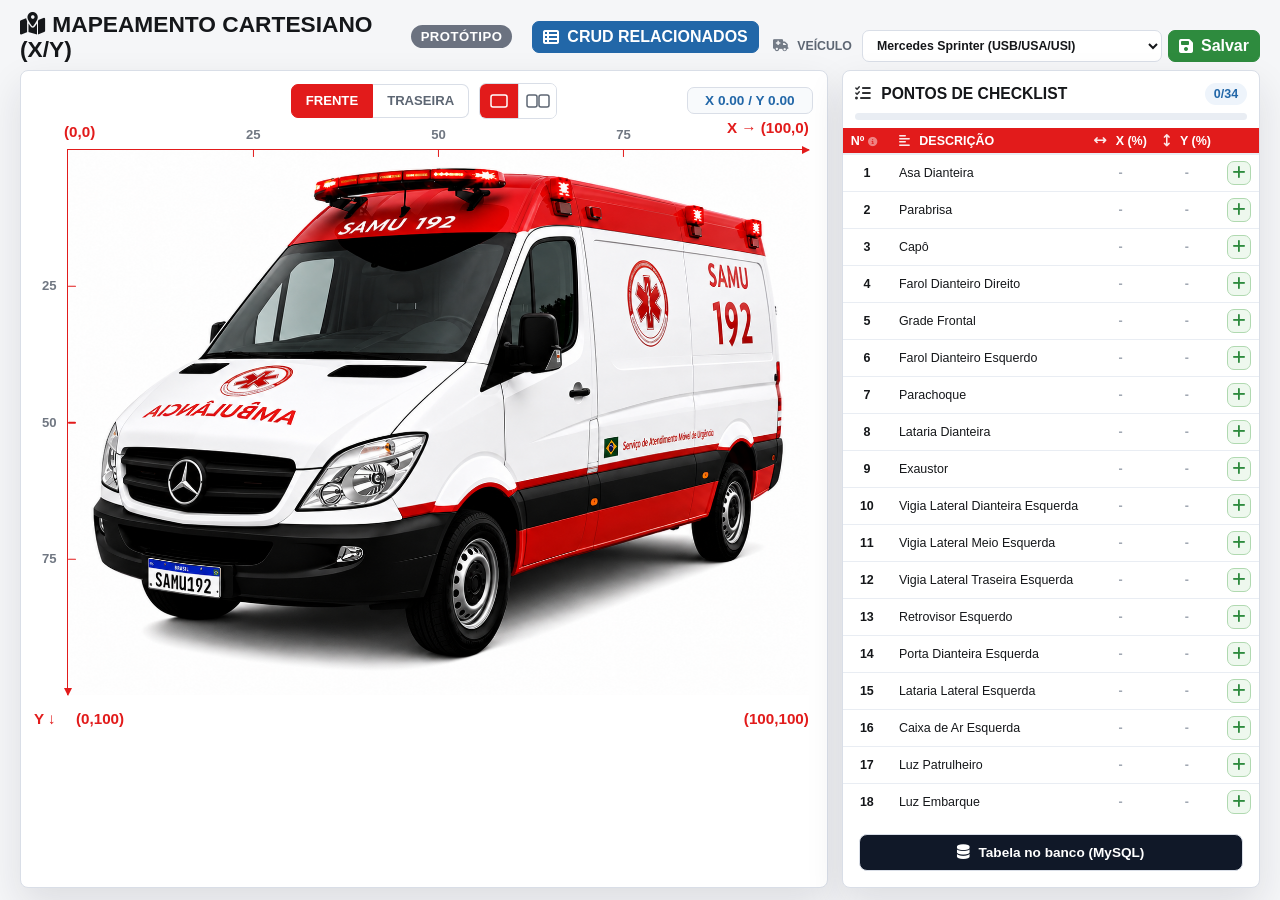
==== NUTRAN-CHECKLIST/index.html @ c5eaf39f "refactor: reorganizar repo como monorepo de prototipos, mover checklist para NUTRAN-CHECKLIST/" ====
<!doctype html>
<html lang="pt-BR">
    <head>
        <meta charset="utf-8" />
        <meta name="viewport" content="width=device-width, initial-scale=1" />
        <title>Prototipo - Mapeamento Cartesiano de Checklist</title>
        <link rel="icon" href="data:," />
        <link
            rel="stylesheet"
            href="https://cdnjs.cloudflare.com/ajax/libs/font-awesome/6.5.1/css/all.min.css"
        />
        <link rel="stylesheet" href="./assets/css/main.css" />
    </head>
    <body>
        <main class="app">
            <header class="topbar">
                <div class="title-block">
                    <h1><i class="fa-solid fa-map-location-dot"></i> Mapeamento Cartesiano (X/Y)</h1>
                    <span class="badge badge-prototype">PROTÓTIPO</span>
                    <button id="btnOpenCrud" class="btn-crud" type="button">
                        <i class="fa-solid fa-table-list"></i> CRUD relacionados
                    </button>
                </div>
                <div class="actions">
                    <label class="vehicle-field" for="typeSelect">
                        <span
                            ><i class="fa-solid fa-ambulance"></i>
                            Ve&iacute;culo</span
                        >
                        <select id="typeSelect"></select>
                    </label>
                    <button id="btnSave" class="btn-save" type="button">
                        <i class="fa-solid fa-floppy-disk"></i> Salvar
                    </button>
                </div>
            </header>

            <section class="layout">
                <section
                    class="canvas-card"
                    aria-label="Area de mapeamento cartesiano"
                >
                    <div class="canvas-heading">
                        <div class="view-controls">
                            <div id="imageTabs" class="image-tabs"></div>
                            <div class="view-mode">
                                <button
                                    id="modeSingle"
                                    class="mode-btn is-active"
                                    type="button"
                                    title="Uma imagem por vez"
                                >
                                    <svg
                                        width="18"
                                        height="14"
                                        viewBox="0 0 18 14"
                                        fill="none"
                                    >
                                        <rect
                                            x="1"
                                            y="1"
                                            width="16"
                                            height="12"
                                            rx="2"
                                            stroke="currentColor"
                                            stroke-width="1.5"
                                        />
                                    </svg>
                                </button>
                                <button
                                    id="modeDual"
                                    class="mode-btn"
                                    type="button"
                                    title="Lado a lado"
                                >
                                    <svg
                                        width="24"
                                        height="14"
                                        viewBox="0 0 24 14"
                                        fill="none"
                                    >
                                        <rect
                                            x="1"
                                            y="1"
                                            width="10"
                                            height="12"
                                            rx="2"
                                            stroke="currentColor"
                                            stroke-width="1.5"
                                        />
                                        <rect
                                            x="13"
                                            y="1"
                                            width="10"
                                            height="12"
                                            rx="2"
                                            stroke="currentColor"
                                            stroke-width="1.5"
                                        />
                                    </svg>
                                </button>
                            </div>
                        </div>
                        <output id="liveCoords" class="live-coords"
                            >X 0.00 / Y 0.00</output
                        >
                    </div>

                    <div
                        id="mapsContainer"
                        class="maps-container mode-single"
                    ></div>
                </section>

                <aside class="panel">
                    <div class="panel-header">
                        <h2>
                            <i class="fa-solid fa-list-check"></i> Pontos de
                            checklist
                        </h2>
                        <span id="count" class="badge"></span>
                    </div>

                    <div
                        id="progress"
                        class="progress"
                        role="progressbar"
                        aria-label="Progresso do checklist"
                        aria-valuemin="0"
                        aria-valuemax="100"
                    >
                        <div id="progressBar" class="progress-bar"></div>
                    </div>

                    <div class="table-wrap">
                        <table>
                            <thead>
                                <tr>
                                    <th>N&ordm; <i class="fa-solid fa-circle-info" title="Numera&ccedil;&atilde;o definida na aba Ordem do Cadastros (CRUD)" style="opacity:0.45;cursor:help;font-size:0.75em"></i></th>
                                    <th><i class="fa-solid fa-align-left"></i> Descri&ccedil;&atilde;o</th>
                                    <th><i class="fa-solid fa-arrows-left-right"></i> X (%)</th>
                                    <th><i class="fa-solid fa-arrows-up-down"></i> Y (%)</th>
                                    <th></th>
                                </tr>
                            </thead>
                            <tbody id="tableBody"></tbody>
                        </table>
                    </div>

                    <button id="btnOpenJson" class="json-trigger" type="button">
                        <i class="fa-solid fa-database"></i> Tabela no banco (MySQL)
                    </button>

                    <!-- Modal: simulacao de armazenamento em banco (MySQL) -->
                    <div id="jsonModal" class="modal-overlay" hidden>
                        <div class="modal-box modal-box-db">
                            <div class="modal-header">
                                <h3>
                                    <i class="fa-solid fa-database"></i>
                                    Simula&ccedil;&atilde;o de armazenamento (MySQL)
                                </h3>
                                <button id="btnCloseJson" class="modal-close" type="button" aria-label="Fechar" title="Fechar">
                                    <i class="fa-solid fa-xmark"></i>
                                </button>
                            </div>

                            <div class="db-view">
                                <div class="db-toolbar">
                                    <span class="db-table-name"
                                        >`samu`.`checklist_pontos_viatura`</span
                                    >
                                    <span class="db-chip">MySQL 8.0</span>
                                </div>
                                <details class="db-ddl">
                                    <summary>
                                        <i class="fa-solid fa-code"></i> CREATE TABLE
                                    </summary>
                                    <pre id="dbDdl"></pre>
                                </details>
                                <div class="db-grid-scroll">
                                    <table id="dbView" class="db-grid"></table>
                                </div>
                                <div id="dbStatusbar" class="db-statusbar"></div>
                            </div>

                            <pre id="jsonOutput" hidden></pre>
                        </div>
                    </div>

                    <!-- Modal: CRUD de itens, marcas/modelos e tipos -->
                    <div id="crudModal" class="modal-overlay" hidden>
                        <div class="modal-box modal-box-crud">
                            <div class="modal-header">
                                <h3>
                                    <i class="fa-solid fa-table-list"></i>
                                    Cadastros (CRUD)
                                </h3>
                                <button id="btnCloseCrud" class="modal-close" type="button" aria-label="Fechar" title="Fechar">
                                    <i class="fa-solid fa-xmark"></i>
                                </button>
                            </div>
                            <div id="crudTabs" class="crud-tabs" role="tablist">
                                <button class="crud-tab is-active" type="button" data-tab="marcas">
                                    <i class="fa-solid fa-car-side"></i> Marcas/Modelos
                                </button>
                                <button class="crud-tab" type="button" data-tab="imagens">
                                    <i class="fa-solid fa-image"></i> Imagens
                                </button>
                                <button class="crud-tab" type="button" data-tab="itens">
                                    <i class="fa-solid fa-list-check"></i> Itens
                                </button>
                                <button class="crud-tab" type="button" data-tab="ordem">
                                    <i class="fa-solid fa-arrow-down-1-9"></i> Ordem
                                </button>
                                <button id="btnCrudNew" class="crud-btn-new" type="button">
                                    <i class="fa-solid fa-plus"></i> Novo
                                </button>
                            </div>
                            <div id="crudBody" class="crud-body"></div>
                        </div>
                    </div>

                    <!-- Modal de formulário (Novo / Editar) -->
                    <div id="crudFormModal" class="modal-overlay modal-overlay-nested" hidden>
                        <div class="modal-box modal-box-crud modal-box-crud-form">
                            <div class="modal-header">
                                <h3 id="crudFormTitle"></h3>
                                <button id="btnCloseCrudForm" class="modal-close" type="button" aria-label="Fechar" title="Fechar">
                                    <i class="fa-solid fa-xmark"></i>
                                </button>
                            </div>
                            <div id="crudFormBody" class="crud-form-body"></div>
                        </div>
                    </div>

                    <!-- Modal de alerta (substitui window.alert) -->
                    <div id="crudAlertModal" class="modal-overlay modal-overlay-alert" hidden>
                        <div class="modal-box modal-box-crud modal-box-alert">
                            <div class="modal-header">
                                <h3 id="crudAlertTitle"><i class="fa-solid fa-triangle-exclamation"></i> Atenção</h3>
                                <button id="btnCloseAlert" class="modal-close" type="button" aria-label="Fechar" title="Fechar">
                                    <i class="fa-solid fa-xmark"></i>
                                </button>
                            </div>
                            <div class="crud-alert-body">
                                <p id="crudAlertMsg"></p>
                                <div class="crud-alert-actions">
                                    <button id="btnAlertOk" class="crud-btn-save" type="button">
                                        <i class="fa-solid fa-check"></i> OK
                                    </button>
                                </div>
                            </div>
                        </div>
                    </div>

                    <!-- Modal de confirmação (substitui window.confirm) -->
                    <div id="crudConfirmModal" class="modal-overlay modal-overlay-confirm" hidden>
                        <div class="modal-box modal-box-crud modal-box-confirm">
                            <div class="modal-header">
                                <h3><i class="fa-solid fa-circle-question"></i> Confirmar</h3>
                                <button id="btnCloseConfirm" class="modal-close" type="button" aria-label="Fechar" title="Fechar">
                                    <i class="fa-solid fa-xmark"></i>
                                </button>
                            </div>
                            <div class="crud-confirm-body">
                                <p id="crudConfirmMsg"></p>
                                <div class="crud-confirm-actions">
                                    <button id="btnConfirmCancel" class="crud-btn-cancel" type="button">
                                        <i class="fa-solid fa-xmark"></i> Cancelar
                                    </button>
                                    <button id="btnConfirmOk" class="crud-btn-danger" type="button">
                                        <i class="fa-solid fa-trash-can"></i> Excluir
                                    </button>
                                </div>
                            </div>
                        </div>
                    </div>

                    <!-- Modal de preview de imagem (expandir) -->
                    <div id="crudImgPreviewModal" class="modal-overlay modal-overlay-imgpreview" hidden>
                        <div class="modal-box-imgpreview">
                            <button id="btnCloseImgPreview" class="modal-imgpreview-close" type="button" aria-label="Fechar" title="Fechar">
                                <i class="fa-solid fa-xmark"></i>
                            </button>
                            <img id="crudImgPreviewImg" class="modal-imgpreview-img" src="" alt="Preview" />
                        </div>
                    </div>
                </aside>
            </section>
        </main>

        <script type="module" src="./assets/js/main.js"></script>
    </body>
</html>
---- NUTRAN-CHECKLIST/assets/css/main.css ----
@import "./base.css";
@import "./layout.css";
@import "./controls.css";
@import "./map.css";
@import "./table.css";
@import "./modal.css";
@import "./db.css";
@import "./crud.css";
@import "./picker-modal.css";
@import "./responsive.css";
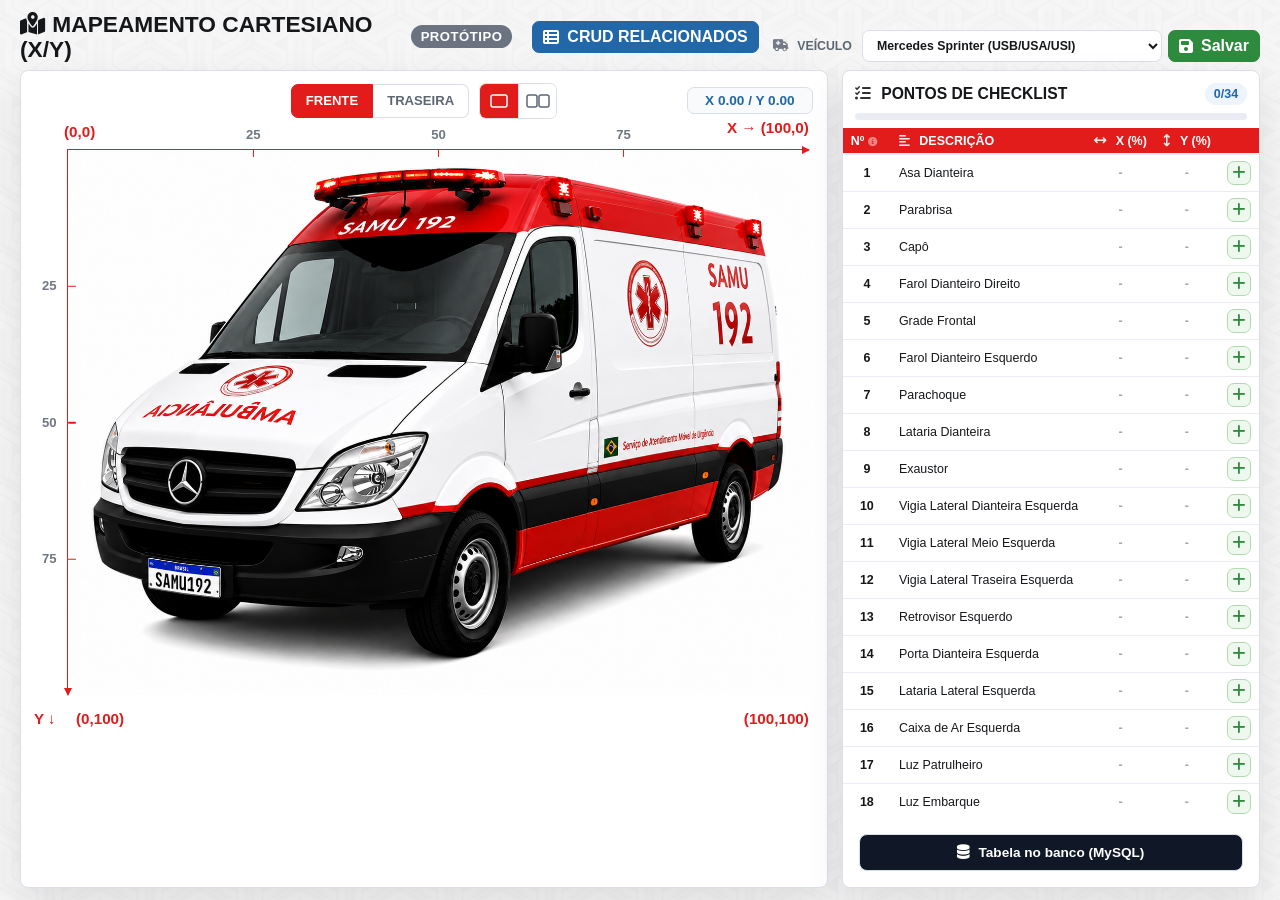
==== commit 5babb558: "NUTRAN: adicionar background global - link para background.css" ====
--- a/NUTRAN-CHECKLIST/index.html
+++ b/NUTRAN-CHECKLIST/index.html
@@ -10,6 +10,7 @@
             href="https://cdnjs.cloudflare.com/ajax/libs/font-awesome/6.5.1/css/all.min.css"
         />
         <link rel="stylesheet" href="./assets/css/main.css" />
+        <link rel="stylesheet" href="../assets/css/background.css" />
     </head>
     <body>
         <main class="app">
--- a/assets/css/background.css
+++ b/assets/css/background.css
@@ -0,0 +1,36 @@
+/* Imagem de fundo padrão do projeto INOVA (sau-doc-status) */
+body {
+  background-color: #c9dce7 !important;
+  background-image: url('../img/backgrounds/background-novo.png') !important;
+  background-size: auto !important;
+  background-repeat: repeat !important;
+  background-position: top left !important;
+  background-attachment: fixed !important;
+}
+
+html.dark-theme body {
+  background-color: #171717 !important;
+}
+
+/* Overlay com opacidades diferenciadas por tema (padrão sau-doc-status) */
+body::after {
+  content: '';
+  position: fixed;
+  top: 0;
+  left: 0;
+  width: 100%;
+  height: 100%;
+  background-color: rgba(var(--color-neutral-100-rgb, 245, 245, 245), 0.85);
+  pointer-events: none;
+  z-index: 0;
+}
+
+html.dark-theme body::after {
+  background-color: rgba(var(--color-neutral-950-rgb, 10, 10, 10), 0.85);
+}
+
+/* Garante que o conteúdo fique acima do overlay */
+body > *:not(script):not(style) {
+  position: relative;
+  z-index: 1;
+}
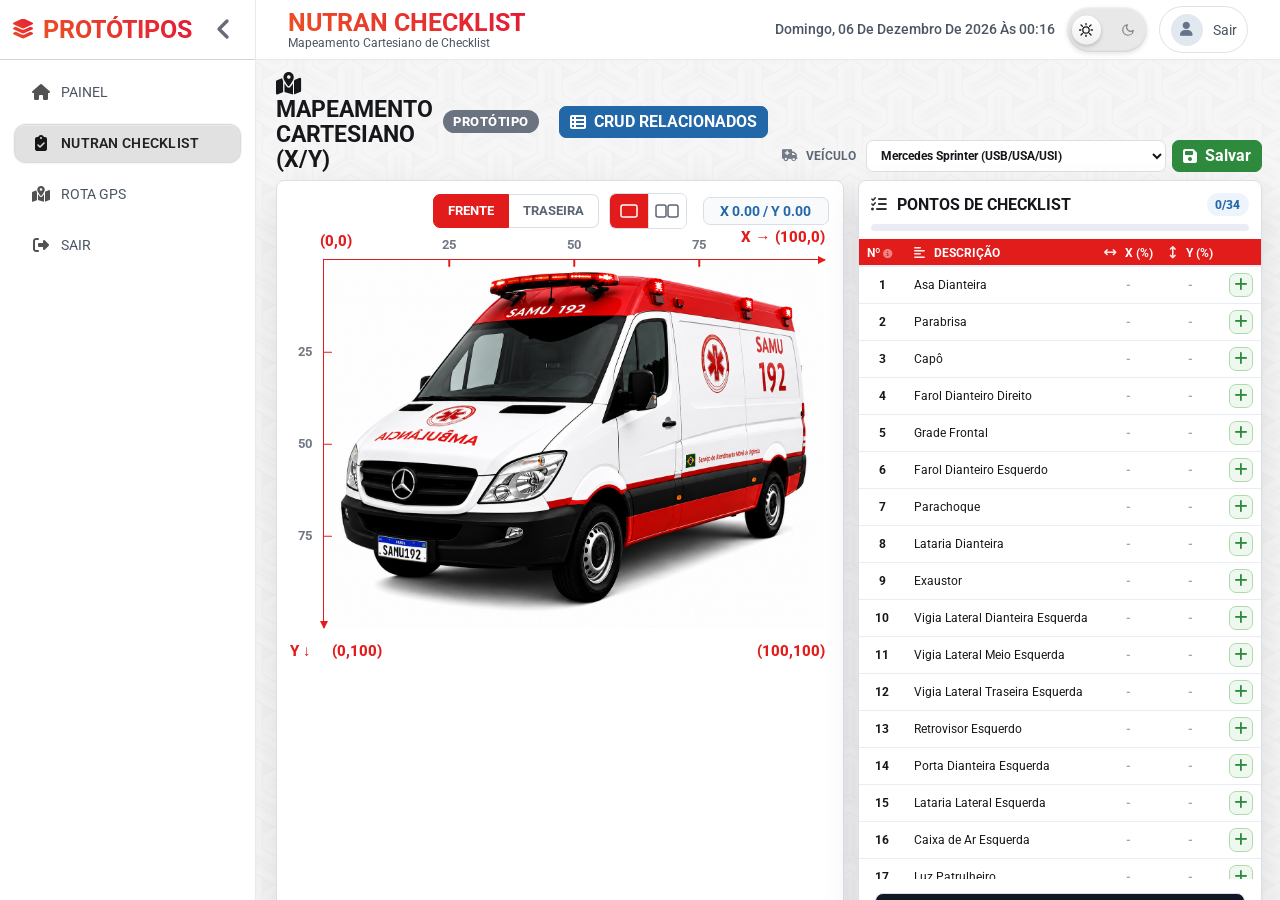
==== commit 7c473a80: "NUTRAN: integrar layout global e padronizar fonte Roboto - navbar e header como componentes" ====
--- a/NUTRAN-CHECKLIST/index.html
+++ b/NUTRAN-CHECKLIST/index.html
@@ -5,15 +5,114 @@
         <meta name="viewport" content="width=device-width, initial-scale=1" />
         <title>Prototipo - Mapeamento Cartesiano de Checklist</title>
         <link rel="icon" href="data:," />
+
+        <!-- Script de inicialização do tema - executa IMEDIATAMENTE para evitar flash -->
+        <script>
+          (function () {
+            try {
+              const saved = localStorage.getItem("theme");
+              const theme =
+                saved === "dark" || saved === "light"
+                  ? saved
+                  : window.matchMedia("(prefers-color-scheme: dark)").matches
+                    ? "dark"
+                    : "light";
+
+              const html = document.documentElement;
+
+              if (theme === "dark") {
+                html.setAttribute("data-theme", "dark");
+                html.classList.add("dark", "dark-theme");
+                html.style.cssText =
+                  "background-color: #0f0f0f !important; color: #f8fafc !important;";
+              } else {
+                html.setAttribute("data-theme", "light");
+                html.classList.remove("dark", "dark-theme");
+                html.style.cssText =
+                  "background-color: #e5e7eb !important; color: #1a1a1a !important;";
+              }
+
+              localStorage.setItem("theme", theme);
+            } catch (error) {
+              console.warn("Erro tema:", error);
+            }
+          })();
+        </script>
+
+        <!-- CSS crítico para tema -->
+        <style>
+          html,
+          body {
+            margin: 0;
+            padding: 0;
+            transition: background-color 0.3s ease, color 0.3s ease;
+            font-family: "Roboto", sans-serif;
+          }
+          html[data-theme="dark"] {
+            background-color: #0f0f0f !important;
+            color: #f8fafc !important;
+          }
+          html[data-theme="light"] {
+            background-color: #e5e7eb !important;
+            color: #1a1a1a !important;
+          }
+          html[data-theme="dark"] body {
+            background-color: #0f0f0f !important;
+          }
+          html[data-theme="light"] body {
+            background-color: #e5e7eb !important;
+          }
+        </style>
+
+        <!-- Tailwind CSS -->
+        <script src="https://cdn.tailwindcss.com?plugins=forms,typography,aspect-ratio"></script>
+        <script>
+          if (typeof tailwind !== "undefined") {
+            tailwind.config = {
+              darkMode: "class",
+              theme: { extend: {} },
+            };
+          }
+        </script>
+
+        <!-- Fontes -->
+        <link
+          href="https://fonts.googleapis.com/css2?family=Roboto:wght@300;400;500;700&display=swap"
+          rel="stylesheet"
+        />
+
+        <!-- Font Awesome -->
         <link
             rel="stylesheet"
             href="https://cdnjs.cloudflare.com/ajax/libs/font-awesome/6.5.1/css/all.min.css"
         />
+
+        <!-- CSS global (navbar, header, tema, background) -->
+        <link rel="stylesheet" href="../assets/css/header.css" />
+        <link rel="stylesheet" href="../assets/css/navbar.css" />
+        <link rel="stylesheet" href="../assets/css/TemaButton.css" />
+        <link rel="stylesheet" href="../assets/css/background.css" />
+
+        <!-- CSS do protótipo -->
         <link rel="stylesheet" href="./assets/css/main.css" />
-        <link rel="stylesheet" href="../assets/css/background.css" />
     </head>
     <body>
-        <main class="app">
+      <!-- ═══════════════ LAYOUT GLOBAL ═══════════════ -->
+      <div class="app-layout">
+        <!-- ─── SIDEBAR / NAVBAR (injetada via JS) ─── -->
+        <nav id="main-navbar" class="sidebar" role="navigation" aria-label="Navegação principal"></nav>
+
+        <!-- Overlay mobile -->
+        <div class="sidebar-overlay" id="sidebarOverlay"></div>
+
+        <!-- ─── COLUNA DE CONTEÚDO ─── -->
+        <div class="app-layout__content-column">
+          <!-- HEADER (injetado via JS) -->
+          <header id="main-header" class="main-header"></header>
+
+          <!-- CONTEÚDO PRINCIPAL DO PROTÓTIPO -->
+          <main class="app-layout__main" style="padding: 0;">
+            <div class="app">
             <header class="topbar">
                 <div class="title-block">
                     <h1><i class="fa-solid fa-map-location-dot"></i> Mapeamento Cartesiano (X/Y)</h1>
@@ -288,8 +387,25 @@
                     </div>
                 </aside>
             </section>
-        </main>
-
-        <script type="module" src="./assets/js/main.js"></script>
+            </div>
+          </main>
+        </div>
+      </div>
+
+      <!-- Scripts globais -->
+      <script src="../assets/js/auth.js"></script>
+      <script src="../assets/js/global-navbar.js" data-component="global-navbar"></script>
+      <script src="../assets/js/global-header.js"></script>
+      <script>
+        GlobalNavbar.init();
+        GlobalHeader.init({
+          title: 'NUTRAN CHECKLIST',
+          subtitle: 'Mapeamento Cartesiano de Checklist'
+        });
+      </script>
+      <script src="../assets/js/navbar.js"></script>
+
+      <!-- Script do protótipo -->
+      <script type="module" src="./assets/js/main.js"></script>
     </body>
 </html>
--- a/assets/css/header.css
+++ b/assets/css/header.css
@@ -0,0 +1,224 @@
+/* ========================================
+   HEADER - Protótipos INOVA SAMU 192
+   Adaptado de sau-doc-status
+   ======================================== */
+
+.main-header {
+  position: relative;
+  width: 100%;
+  height: 60px;
+  min-height: 60px;
+  background: #ffffff;
+  color: #1a1a1a;
+  font-family: 'Roboto', 'Segoe UI', sans-serif;
+  transition: all 0.2s ease;
+  z-index: 10500;
+  border-bottom: 1px solid #ede9e3;
+  box-shadow: 2px 0 8px rgba(0, 0, 0, 0.02);
+  flex-shrink: 0;
+}
+
+.header-content {
+  height: 100%;
+  padding: 0 2rem;
+  display: flex;
+  align-items: center;
+  gap: 1rem;
+}
+
+.header-info {
+  display: flex;
+  flex-direction: column;
+  flex: 1 1 auto;
+  min-width: 0;
+  align-items: flex-start;
+  justify-content: center;
+}
+
+.header-title {
+  font-size: 1.55rem;
+  font-weight: 700;
+  margin: 0;
+  line-height: 1.1;
+  background: linear-gradient(45deg, #eb5224 0%, #e31837 100%);
+  -webkit-background-clip: text;
+  -webkit-text-fill-color: transparent;
+  background-clip: text;
+  white-space: nowrap;
+  transition: font-size 0.3s ease, transform 0.3s ease;
+}
+
+.header-subtitle {
+  font-size: 0.75rem;
+  margin-top: 0;
+  color: #4b5563;
+  line-height: 1.1;
+  transition: font-size 0.3s ease, color 0.3s ease;
+}
+
+.header-actions {
+  display: flex;
+  align-items: center;
+  margin-left: auto;
+  gap: 0.75rem;
+}
+
+.header-datetime {
+  font-size: 0.9rem;
+  color: #4b5563;
+  font-weight: 500;
+  text-transform: capitalize;
+  white-space: nowrap;
+  transition: opacity 0.3s ease, color 0.3s ease;
+}
+
+/* Botão de perfil / Sair */
+.header-profile-button {
+  display: flex;
+  align-items: center;
+  gap: 0.625rem;
+  padding: 0.4rem 0.65rem;
+  background: rgba(255, 255, 255, 0.82);
+  border: 1px solid rgba(212, 212, 212, 0.65);
+  border-radius: 999px;
+  color: #4b5563;
+  cursor: pointer;
+  transition: background-color 0.2s ease, color 0.2s ease, border-color 0.2s ease, box-shadow 0.2s ease;
+  text-decoration: none;
+  font-size: 0.875rem;
+}
+
+.header-profile-button:hover {
+  background-color: rgba(212, 212, 212, 0.55);
+  border-color: rgba(163, 163, 163, 0.75);
+  color: #1a1a1a;
+}
+
+.header-profile-avatar {
+  width: 2rem;
+  height: 2rem;
+  border-radius: 999px;
+  background-color: #e2e8f0;
+  display: inline-flex;
+  align-items: center;
+  justify-content: center;
+  flex-shrink: 0;
+  transition: background-color 0.2s ease;
+  color: #64748b;
+  font-size: 0.9rem;
+}
+
+.header-profile-button:hover .header-profile-avatar {
+  background-color: #cbd5e1;
+}
+
+/* Botão hamburger mobile */
+.mobile-menu-toggle {
+  display: none;
+  background: none;
+  border: none;
+  padding: 0.5rem;
+  cursor: pointer;
+  color: #4b5563;
+  transition: all 0.2s ease;
+  border-radius: 4px;
+  font-size: 1.25rem;
+}
+
+.mobile-menu-toggle:hover {
+  color: #eb5224;
+  background-color: rgba(235, 82, 36, 0.1);
+}
+
+/* ========================================
+   TEMA ESCURO
+   ======================================== */
+
+html.dark-theme .main-header,
+html.dark .main-header {
+  background: #0a0a0a;
+  color: rgba(255, 255, 255, 0.92);
+  border-bottom: 1px solid rgba(38, 38, 38, 0.6);
+  box-shadow: 2px 0 8px rgba(0, 0, 0, 0.1);
+}
+
+html.dark-theme .header-subtitle,
+html.dark-theme .header-datetime,
+html.dark .header-subtitle,
+html.dark .header-datetime {
+  color: rgba(229, 229, 229, 0.85);
+}
+
+html.dark-theme .header-profile-button,
+html.dark .header-profile-button {
+  background: rgba(23, 23, 23, 0.72);
+  border-color: rgba(64, 64, 64, 0.54);
+  color: rgba(229, 229, 229, 0.92);
+}
+
+html.dark-theme .header-profile-button:hover,
+html.dark .header-profile-button:hover {
+  background: rgba(82, 82, 82, 0.5);
+  border-color: rgba(82, 82, 82, 0.7);
+  color: rgba(250, 250, 250, 0.95);
+}
+
+html.dark-theme .header-profile-avatar,
+html.dark .header-profile-avatar {
+  background-color: rgba(64, 64, 64, 0.7) !important;
+  color: rgba(229, 229, 229, 0.85) !important;
+}
+
+html.dark-theme .header-profile-button:hover .header-profile-avatar,
+html.dark .header-profile-button:hover .header-profile-avatar {
+  background-color: rgba(82, 82, 82, 0.8) !important;
+}
+
+html.dark-theme .mobile-menu-toggle,
+html.dark .mobile-menu-toggle {
+  color: rgba(229, 229, 229, 0.85);
+}
+
+/* ========================================
+   RESPONSIVIDADE
+   ======================================== */
+
+@media (max-width: 1279px) {
+  .header-subtitle {
+    display: none;
+  }
+}
+
+@media (max-width: 840px) {
+  .header-datetime {
+    display: none;
+  }
+}
+
+@media (max-width: 768px) {
+  .header-content {
+    padding: 0 1rem;
+  }
+
+  .header-title {
+    font-size: 1.4rem;
+  }
+
+  .mobile-menu-toggle {
+    display: flex;
+    align-items: center;
+    justify-content: center;
+  }
+}
+
+@media (max-width: 576px) {
+  .header-title {
+    font-size: 1.2rem;
+    overflow: hidden;
+    text-overflow: ellipsis;
+  }
+
+  .header-profile-button span {
+    display: none;
+  }
+}
--- a/assets/css/navbar.css
+++ b/assets/css/navbar.css
@@ -0,0 +1,1644 @@
+/* ==============================================
+   NAVBAR STYLES - SAU DOC STATUS SAMU 192
+   Adaptado de Web Component para DOM normal
+   ============================================== */
+
+/* Design System Tokens (extraído do theme.css do sau-doc-status) */
+:root {
+  /* Neutral colors */
+  --color-neutral-50: #fafafa;
+  --color-neutral-50-rgb: 250, 250, 250;
+  --color-neutral-100: #f5f5f5;
+  --color-neutral-100-rgb: 245, 245, 245;
+  --color-neutral-200: #e5e5e5;
+  --color-neutral-200-rgb: 229, 229, 229;
+  --color-neutral-300: #d4d4d4;
+  --color-neutral-300-rgb: 212, 212, 212;
+  --color-neutral-400: #a3a3a3;
+  --color-neutral-400-rgb: 163, 163, 163;
+  --color-neutral-500: #737373;
+  --color-neutral-500-rgb: 115, 115, 115;
+  --color-neutral-600: #525252;
+  --color-neutral-600-rgb: 82, 82, 82;
+  --color-neutral-700: #404040;
+  --color-neutral-700-rgb: 64, 64, 64;
+  --color-neutral-800: #262626;
+  --color-neutral-800-rgb: 38, 38, 38;
+  --color-neutral-900: #171717;
+  --color-neutral-900-rgb: 23, 23, 23;
+  --color-neutral-950: #0a0a0a;
+  --color-neutral-950-rgb: 10, 10, 10;
+
+  /* Semantic colors */
+  --color-text: var(--color-neutral-900);
+  --color-text-secondary: var(--color-neutral-600);
+  --color-border: var(--color-neutral-300);
+
+  /* Spacing */
+  --spacing-0-5: 0.125rem;
+  --spacing-1: 0.25rem;
+  --spacing-2: 0.5rem;
+
+  /* Border radius */
+  --border-radius-sm: 0.25rem;
+  --border-radius: 0.375rem;
+  --border-radius-md: 0.5rem;
+  --border-radius-lg: 0.75rem;
+  --border-radius-xl: 1rem;
+
+  /* Transitions */
+  --transition-timing: cubic-bezier(0.4, 0, 0.2, 1);
+}
+
+/* Dark theme overrides */
+[data-theme='dark'],
+.dark,
+html.dark-theme {
+  --color-text: var(--color-neutral-100);
+  --color-text-secondary: rgba(var(--color-neutral-300-rgb), 0.85);
+  --color-border: rgba(var(--color-neutral-700-rgb), 0.7);
+}
+
+/* Loading Overlay */
+.loading-overlay {
+  position: fixed;
+  top: 0;
+  left: 0;
+  right: 0;
+  bottom: 0;
+  background-color: rgba(0, 0, 0, 0.95);
+  display: flex;
+  justify-content: center;
+  align-items: center;
+  z-index: 9999;
+  opacity: 1;
+  visibility: visible;
+  transition:
+    opacity 0.2s ease,
+    visibility 0.2s ease;
+}
+
+.loading-overlay--hidden {
+  opacity: 0;
+  visibility: hidden;
+  pointer-events: none;
+}
+
+/* Loading SAMU */
+.loading-samu {
+  display: flex;
+  flex-direction: column;
+  align-items: center;
+  justify-content: center;
+  gap: 1rem;
+  text-align: center;
+}
+
+/* Heartbeat Loader - Animacao original */
+.heartbeat-loader {
+  width: 250px;
+  height: 60px;
+  position: relative;
+  margin: 1rem 0;
+  overflow: hidden;
+  /* Otimização de performance */
+  transform: translateZ(0);
+  will-change: transform;
+  backface-visibility: hidden;
+}
+
+.heartbeat {
+  width: 100%;
+  height: 100%;
+  display: block;
+  /* Otimização para animação suave */
+  transform: translateZ(0);
+  will-change: transform;
+}
+
+.heartbeat-line {
+  fill: none;
+  stroke: #eb5224;
+  stroke-width: 2.5;
+  stroke-linecap: round;
+  stroke-linejoin: round;
+  stroke-dasharray: 300;
+  stroke-dashoffset: 300;
+  animation: dash 1.5s linear infinite;
+  filter: drop-shadow(0 0 4px rgba(235, 82, 36, 0.5));
+  /* Otimização de performance - aceleração de hardware */
+  will-change: stroke-dashoffset;
+  transform: translateZ(0);
+  backface-visibility: hidden;
+}
+
+.heartbeat-line:nth-child(2) {
+  animation-delay: -0.75s;
+}
+
+@keyframes dash {
+  0% {
+    stroke-dashoffset: 300;
+    transform: translateZ(0);
+  }
+  50% {
+    stroke-dashoffset: 0;
+    transform: translateZ(0);
+  }
+  100% {
+    stroke-dashoffset: -300;
+    transform: translateZ(0);
+  }
+}
+
+.loading-text {
+  color: #ffffff;
+  font-size: 1rem;
+  font-weight: bold;
+  letter-spacing: 3px;
+  margin-top: 0.5rem;
+  animation: loading-text-pulse 1.2s ease-in-out infinite;
+}
+
+@keyframes loading-text-pulse {
+  0%,
+  100% {
+    opacity: 0.4;
+    transform: scale(0.98);
+  }
+  50% {
+    opacity: 1;
+    transform: scale(1);
+  }
+}
+
+/* Container principal da Sidebar */
+/* Container principal da Sidebar */
+.sidebar {
+  /* Layout Flexbox Moderno */
+  position: relative; /* Mudança crítica: deixa de ser fixed no desktop */
+  height: 100vh;
+  width: var(--sidebar-current-width, var(--sidebar-width, 16rem));
+  min-width: var(--sidebar-min-width, 15.625rem);
+  max-width: min(80vw, var(--sidebar-max-width, 28rem));
+  flex-shrink: 0; /* Impede que a sidebar seja esmagada */
+  background: #ffffff;
+  color: var(--color-neutral-900);
+  font-family: 'Roboto', 'Segoe UI', sans-serif;
+  transition:
+    width 0.2s ease,
+    background-color 0.2s ease,
+    color 0.2s ease,
+    border-color 0.2s ease,
+    box-shadow 0.2s ease;
+  z-index: 1000;
+  border-right: 1px solid #ede9e3;
+  box-shadow: 2px 0 8px rgba(0, 0, 0, 0.02);
+  display: flex;
+  flex-direction: column;
+  overflow-x: hidden;
+
+  --navbar-scrollbar-track: rgba(var(--color-neutral-100-rgb, 245, 245, 245), 0.75);
+  --navbar-scrollbar-thumb: rgba(var(--color-neutral-300-rgb, 212, 212, 212), 0.7);
+  --navbar-scrollbar-thumb-hover: rgba(var(--color-neutral-400-rgb, 163, 163, 163), 0.8);
+  /* Tokens de espaçamento centralizados para a navbar
+     - Garantem consistência visual entre estados (expandido/recolhido/mobile)
+     - Usam fallbacks para compatibilidade com navegadores antigos
+     - Valores em calc() permitem ajustes responsivos mantendo proporções */
+  --navbar-section-padding-y: var(--spacing-4, 0.8rem);
+  --navbar-section-padding-x: var(--spacing-4, 0.8rem);
+  --navbar-links-padding-top: var(--spacing-4, 0.8rem);
+  --navbar-links-padding-bottom: var(--spacing-6, 1.5rem);
+  --navbar-links-padding-x: var(--spacing-3-5, 0.875rem);
+  --navbar-links-gap: var(--spacing-3, 0.75rem);
+  --navbar-link-padding-y: var(--spacing-3, 0.75rem);
+  --navbar-link-padding-x: var(--spacing-5, 1.25rem); /* Aumentado para melhor respiro lateral */
+  --navbar-link-gap: var(--spacing-3, 0.75rem);
+  --navbar-collapsed-padding: var(--spacing-3, 0.75rem);
+  --navbar-collapsed-avatar-padding: var(--spacing-1-5, 0.375rem);
+  --navbar-mobile-horizontal-padding: var(--spacing-6, 1.5rem);
+  --navbar-profile-option-padding-x: var(--navbar-link-padding-x, 0.875rem);
+  --navbar-profile-option-mobile-padding-x: var(--spacing-5, 1.25rem);
+}
+
+/* ==============================================
+   ISOLAMENTO — protege sidebar e header de resets
+   globais feitos por CSS de protótipos (ex: body font-family,
+   button resets, etc.)
+   ============================================== */
+.sidebar button,
+.sidebar a {
+  font-family: inherit;
+}
+
+.sidebar .nav-toggle {
+  min-height: unset;
+  border: none;
+  border-radius: 0;
+  background: none;
+  padding: 1rem;
+}
+
+.sidebar .nav-toggle:hover,
+.sidebar .nav-toggle:focus-visible {
+  background: none;
+  border-color: transparent;
+}
+
+.main-header button,
+.main-header a {
+  font-family: inherit;
+  min-height: unset;
+}
+
+/* Estado retraído */
+.sidebar--retracted,
+html.sidebar-collapsed .sidebar {
+  width: 70px !important;
+  min-width: 70px !important;
+  max-width: 70px !important;
+  overflow-x: hidden !important; /* Importante para clipar conteúdo no modo retraído */
+}
+
+.sidebar--retracted .sidebar__title-section,
+html.sidebar-collapsed .sidebar .sidebar__title-section {
+  padding: 2.5rem;
+}
+
+.sidebar--retracted .sidebar__logo,
+html.sidebar-collapsed .sidebar .sidebar__logo,
+.sidebar--retracted .sidebar__logo-text,
+html.sidebar-collapsed .sidebar .sidebar__logo-text {
+  display: none;
+}
+
+.sidebar--retracted .nav-link__text,
+.sidebar--retracted .profile-button__user-name,
+.sidebar--retracted .profile-button__dropdown-arrow,
+html.sidebar-collapsed .sidebar .nav-link__text,
+html.sidebar-collapsed .sidebar .profile-button__user-name,
+html.sidebar-collapsed .sidebar .profile-button__dropdown-arrow {
+  display: none;
+}
+
+/* Estilos do dropdown flutuante agora estão em .profile-dropdown--floating abaixo */
+
+/* Ajustes para navbar recolhida - mantém espaçamento consistente */
+.sidebar--retracted .nav-link,
+html.sidebar-collapsed .sidebar .nav-link {
+  justify-content: center;
+  padding: var(--navbar-collapsed-padding, 0.75rem);
+}
+
+/* Garantir tamanho constante dos ícones quando navbar recolhida */
+.sidebar--retracted .nav-link__icon,
+html.sidebar-collapsed .sidebar .nav-link__icon {
+  width: 20px !important;
+  height: 20px !important;
+  min-width: 20px !important;
+  min-height: 20px !important;
+  max-width: 20px !important;
+  max-height: 20px !important;
+}
+
+.sidebar--retracted .profile-option__icon,
+html.sidebar-collapsed .sidebar .profile-option__icon {
+  width: 20px !important;
+  height: 20px !important;
+  min-width: 20px !important;
+  min-height: 20px !important;
+  max-width: 20px !important;
+  max-height: 20px !important;
+}
+
+.sidebar--retracted .profile-button,
+html.sidebar-collapsed .sidebar .profile-button {
+  justify-content: center;
+  padding: var(--navbar-collapsed-avatar-padding, 0.375rem);
+  border-radius: 9999px;
+  gap: 0;
+  min-width: 44px;
+  min-height: 44px;
+}
+
+/* Seção de perfil na navbar recolhida - padding reduzido verticalmente */
+.sidebar--retracted .profile-section,
+html.sidebar-collapsed .sidebar .profile-section {
+  display: flex;
+  justify-content: center;
+  align-items: center;
+  padding: var(--navbar-collapsed-avatar-padding, 0.375rem);
+}
+
+.sidebar--retracted .nav-toggle img,
+html.sidebar-collapsed .sidebar .nav-toggle img {
+  transform: rotate(180deg);
+}
+
+/* Header */
+.sidebar__header {
+  flex-shrink: 0;
+  padding: 0;
+  display: flex;
+  align-items: center;
+  justify-content: center;
+  height: 60px;
+  min-height: 60px;
+  border-bottom: 1px solid var(--color-border);
+}
+
+.sidebar__title-section {
+  display: flex;
+  align-items: center;
+  justify-content: center;
+  width: 100%;
+  padding: 0.1rem 2.5rem 0.1rem 0.1rem;
+  transition: all 0.2s ease;
+  position: relative;
+}
+
+.sidebar__logo {
+  width: auto;
+  height: 77px;
+  object-fit: contain;
+  max-width: 100%;
+  transition: all 0.2s ease;
+  margin: auto;
+}
+
+/* Logo de texto SAU DOC - estilo Dashboard */
+.sidebar__logo-text {
+  display: flex;
+  align-items: center;
+  text-decoration: none;
+  color: inherit;
+  padding: 0.5rem;
+  border-radius: 0.5rem;
+}
+
+.sidebar__logo-label {
+  font-size: 1.55rem;
+  font-weight: 700;
+  line-height: 1.1;
+  background: linear-gradient(45deg, #eb5224 0%, #e31837 100%);
+  -webkit-background-clip: text;
+  -webkit-text-fill-color: transparent;
+  background-clip: text;
+}
+
+/* Ícone do logo */
+.sidebar__logo-icon {
+  font-size: 1.25rem;
+  margin-right: 0.5rem;
+  margin-left: -0.75rem;
+  background: linear-gradient(45deg, #eb5224 0%, #e31837 100%);
+  -webkit-background-clip: text;
+  -webkit-text-fill-color: transparent;
+  background-clip: text;
+}
+
+/* Profile Section */
+.profile-section {
+  flex-shrink: 0;
+  width: 100%;
+  padding: 0;
+  box-sizing: border-box;
+  border-bottom: none;
+  overflow: visible !important;
+}
+
+.nav-links-container > .profile-section {
+  margin: 0;
+}
+
+.profile-button {
+  width: 100%; /* Ocupa largura disponível, sem criar dependência circular */
+  display: flex;
+  align-items: center;
+  /* Espaçamento entre itens e padding vertical/horizontal com ajuste fino */
+  gap: var(--navbar-link-gap, 0.75rem);
+  padding: calc(var(--navbar-link-padding-y, 0.75rem) - var(--spacing-0-5, 0.125rem))
+    var(--navbar-link-padding-x, 1rem);
+  background: none;
+  border: none;
+  cursor: pointer;
+  color: #4b5563;
+  border-radius: var(--border-radius-lg);
+  position: relative;
+  overflow: visible !important;
+  transform: translateX(0);
+  transition:
+    background-color 0.2s ease,
+    color 0.2s ease,
+    transform 0.2s ease,
+    box-shadow 0.25s ease,
+    border-color 0.25s ease;
+  box-shadow: 0 0 0 rgba(0, 0, 0, 0);
+  border: 1px solid transparent;
+}
+
+.profile-button:hover {
+  background-color: rgba(212, 212, 212, 0.7);
+  color: rgba(var(--color-neutral-900-rgb), 0.92);
+  transform: translateX(4px);
+  border-color: rgba(212, 212, 212, 0.55);
+  box-shadow:
+    inset 0 1px 0 rgba(255, 255, 255, 0.35),
+    0 0 3px rgba(15, 23, 42, 0.16);
+}
+
+.sidebar--retracted .profile-button:hover,
+html.sidebar-collapsed .sidebar .profile-button:hover {
+  transform: none;
+}
+
+.default-avatar {
+  width: 2rem;
+  height: 2rem;
+  aspect-ratio: 1 / 1;
+  background-color: #e2e8f0;
+  border-radius: 9999px;
+  display: flex;
+  align-items: center;
+  justify-content: center;
+  color: #64748b;
+  transition: all 0.2s ease;
+  flex-shrink: 0;
+}
+
+.profile-button:hover .default-avatar {
+  background-color: #cbd5e1;
+  color: #475569;
+}
+
+.profile-button__user-name {
+  flex: 1;
+  text-align: left;
+  font-size: 0.875rem;
+  white-space: nowrap;
+  overflow: hidden;
+  text-overflow: ellipsis;
+}
+
+.profile-button:hover .profile-button__user-name {
+  font-weight: 600;
+  letter-spacing: 0.02em;
+}
+
+.profile-button__dropdown-arrow {
+  transition: transform 0.2s ease;
+  flex-shrink: 0;
+  width: 16px;
+  height: 16px;
+  filter: invert(42%) sepia(12%) saturate(395%) hue-rotate(182deg) brightness(95%) contrast(89%);
+}
+
+.profile-button:hover .profile-button__dropdown-arrow {
+  filter: invert(22%) sepia(11%) saturate(367%) hue-rotate(182deg) brightness(90%) contrast(93%);
+}
+
+/* Profile Dropdown - Modo Vertical (padrão quando navbar expandida) */
+.profile-dropdown {
+  position: relative;
+  width: 100%;
+  background-color: inherit;
+  border-radius: 0;
+  box-shadow: none;
+  z-index: 1000;
+  overflow: hidden;
+  max-height: 0;
+  opacity: 1;
+  display: flex;
+  flex-direction: column;
+  gap: 0.5rem;
+  padding: 0.5rem 1.25rem 0.75rem;
+  transition: max-height 0.28s cubic-bezier(0.4, 0, 0.2, 1);
+}
+
+.profile-dropdown--hidden {
+  display: none !important;
+}
+
+/* Quando aberto no modo vertical (navbar expandida) */
+.profile-dropdown--open:not(.profile-dropdown--floating) {
+  max-height: 320px;
+}
+
+/* Fallback: garantir abertura quando o build ainda não aplicou --open */
+.profile-dropdown:not(.profile-dropdown--hidden):not(.profile-dropdown--floating) {
+  max-height: 320px;
+}
+
+/* Quando no modo flutuante (navbar recolhida) */
+.profile-dropdown--floating {
+  /* Sobrescrever comportamento vertical */
+  max-height: none !important;
+  overflow: visible;
+
+  /* Aplicar estilos de card flutuante */
+  position: fixed;
+  left: 70px;
+  background: rgba(255, 255, 255, 0.95);
+  border-radius: 12px;
+  box-shadow:
+    0 24px 54px rgba(15, 23, 42, 0.18),
+    0 10px 24px rgba(15, 23, 42, 0.1);
+  width: 220px;
+  padding: 0.75rem;
+  border: 1px solid rgba(148, 163, 184, 0.16);
+  backdrop-filter: blur(18px);
+  -webkit-backdrop-filter: blur(18px);
+
+  /* Animação de entrada */
+  transform: translateY(-8px) scale(0.97);
+  opacity: 0;
+  pointer-events: none;
+  transition:
+    opacity 0.18s var(--transition-timing),
+    transform 0.18s var(--transition-timing);
+}
+
+/* Quando aberto E flutuante */
+.profile-dropdown--open.profile-dropdown--floating {
+  opacity: 1;
+  pointer-events: auto;
+  transform: translateY(0) scale(1);
+}
+
+/* Seta indicadora para modo flutuante */
+.profile-dropdown--floating::before {
+  content: '';
+  position: absolute;
+  left: -8px;
+  top: 36px;
+  width: 0;
+  height: 0;
+  border-top: 8px solid transparent;
+  border-bottom: 8px solid transparent;
+  border-right: 8px solid rgba(255, 255, 255, 0.95);
+  filter: drop-shadow(0 8px 18px rgba(15, 23, 42, 0.18));
+}
+
+/* Opções do menu de perfil - usa tokens de espaçamento consistentes
+   com ajuste fino para melhor alinhamento visual */
+.profile-option {
+  display: flex;
+  align-items: center;
+  gap: var(--navbar-link-gap, 0.75rem);
+  padding: calc(var(--navbar-link-padding-y, 0.75rem) - var(--spacing-0-5, 0.125rem))
+    var(--navbar-profile-option-padding-x, 0.875rem);
+  width: 100%;
+  color: #4b5563;
+  text-decoration: none;
+  transition:
+    background-color 0.2s ease,
+    color 0.2s ease,
+    transform 0.2s ease,
+    box-shadow 0.25s ease,
+    border-color 0.25s ease;
+  margin: 0;
+  border-radius: var(--border-radius-lg);
+  transform: translateX(0);
+  border: 1px solid transparent;
+  box-shadow: 0 0 0 rgba(0, 0, 0, 0);
+}
+
+.profile-option:hover {
+  background-color: rgba(212, 212, 212, 0.7);
+  color: rgba(var(--color-neutral-900-rgb), 0.9);
+  transform: translateX(4px);
+  border-color: rgba(212, 212, 212, 0.55);
+  box-shadow:
+    inset 0 1px 0 rgba(255, 255, 255, 0.35),
+    0 0 3px rgba(15, 23, 42, 0.15);
+}
+
+.profile-option__icon {
+  width: 20px !important;
+  height: 20px !important;
+  min-width: 20px !important;
+  min-height: 20px !important;
+  max-width: 20px !important;
+  max-height: 20px !important;
+  opacity: 0.7;
+  flex-shrink: 0;
+  display: block;
+  object-fit: contain;
+  filter: invert(42%) sepia(12%) saturate(395%) hue-rotate(182deg) brightness(95%) contrast(89%);
+}
+
+.profile-option:hover .profile-option__icon {
+  filter: invert(16%) sepia(6%) saturate(352%) hue-rotate(184deg) brightness(90%) contrast(95%);
+  opacity: 1;
+}
+
+.profile-option__text {
+  flex: 1;
+  text-align: left;
+  font-size: 0.875rem;
+  white-space: nowrap;
+  overflow: hidden;
+  text-overflow: ellipsis;
+}
+
+/* Estilo específico para logout dentro do dropdown de perfil */
+.profile-option--logout {
+  color: inherit;
+}
+
+.profile-option--logout .profile-option__icon {
+  filter: invert(42%) sepia(12%) saturate(395%) hue-rotate(182deg) brightness(95%) contrast(89%);
+  transition:
+    filter 0.2s ease,
+    opacity 0.2s ease;
+}
+
+.profile-option:focus-visible {
+  background-color: rgba(212, 212, 212, 0.7);
+  color: rgba(var(--color-neutral-900-rgb), 0.9);
+  transform: translateX(4px);
+  border-color: rgba(212, 212, 212, 0.55);
+  box-shadow:
+    inset 0 1px 0 rgba(255, 255, 255, 0.35),
+    0 0 3px rgba(15, 23, 42, 0.15);
+}
+
+.profile-option:focus-visible .profile-option__icon {
+  filter: invert(16%) sepia(6%) saturate(352%) hue-rotate(184deg) brightness(90%) contrast(95%);
+  opacity: 1;
+}
+
+/* Links de navegação - container principal
+   Usa tokens de espaçamento para espaçamento consistente em todos os lados */
+.nav-links {
+  flex: 1;
+  display: flex;
+  flex-direction: column;
+  min-height: 0;
+  overflow-y: auto;
+  width: 100%;
+  min-width: 0;
+  box-sizing: border-box;
+  scrollbar-width: thin;
+  scrollbar-color: var(--navbar-scrollbar-thumb) var(--navbar-scrollbar-track);
+}
+
+.nav-links-container {
+  display: flex;
+  flex-direction: column;
+  width: 100%;
+  min-width: 0;
+  box-sizing: border-box;
+}
+
+.nav-links::-webkit-scrollbar {
+  width: 8px;
+}
+
+/* ... existing scrollbar styles ... */
+
+@media (max-width: 768px) {
+  /* Navbar em mobile: sempre visível; estado padrão = recolhido (70px) via JS adicionar .sidebar--retracted ao entrar em mobile */
+  .sidebar {
+    position: relative;
+    transform: none;
+    overflow-x: hidden !important;
+  }
+
+  /* Esconde elementos textuais apenas no estado recolhido (existing rules already handle this) */
+
+  .main-content {
+    margin-left: 0 !important;
+  }
+
+  .content-wrapper {
+    padding-top: 1rem;
+    padding-left: 1rem;
+    padding-right: 1rem;
+    padding-bottom: 1rem;
+  }
+
+  /* Botão flutuante de menu removido — navbar sempre visível em mobile */
+  .mobile-menu-toggle {
+    display: none !important;
+  }
+}
+
+.nav-links::-webkit-scrollbar {
+  width: 8px;
+}
+
+.nav-links::-webkit-scrollbar-track {
+  background: var(--navbar-scrollbar-track);
+  border-radius: 999px;
+}
+
+.nav-links::-webkit-scrollbar-thumb {
+  background: var(--navbar-scrollbar-thumb);
+  border-radius: 999px;
+  transition: background-color 0.2s ease;
+}
+
+.nav-links::-webkit-scrollbar-thumb:hover {
+  background: var(--navbar-scrollbar-thumb-hover);
+}
+
+/* Container dos links - aplica espaçamento consistente
+   usando tokens para topo, laterais e base */
+.nav-links-container {
+  flex: 1;
+  padding: var(--navbar-links-padding-top, 1rem) var(--navbar-links-padding-x, 1rem)
+    var(--navbar-links-padding-bottom, 1.5rem);
+  display: flex;
+  flex-direction: column;
+  gap: var(--navbar-links-gap, 0.75rem);
+}
+
+.nav-link {
+  display: flex;
+  align-items: center;
+  width: 100%;
+  min-width: 0;
+  white-space: nowrap; /* Não quebrar linha */
+  flex-shrink: 0; /* Não encolher */
+  /* Padding simétrico - o min-width na media query garante espaço suficiente */
+  padding: var(--navbar-link-padding-y, 0.75rem) var(--navbar-link-padding-x, 1rem);
+  color: #4b5563;
+  text-decoration: none;
+  transition:
+    background-color 0.2s ease,
+    color 0.2s ease,
+    transform 0.2s ease,
+    box-shadow 0.25s ease,
+    border-color 0.25s ease;
+  gap: var(--navbar-link-gap, 0.75rem);
+  position: relative;
+  transform: translateX(0);
+  border-radius: var(--border-radius-lg);
+  border: 1px solid transparent;
+  box-shadow: 0 0 0 rgba(0, 0, 0, 0);
+}
+
+.nav-link:hover,
+.nav-link:focus-visible {
+  transform: translateX(4px);
+}
+
+.nav-link:hover,
+.nav-link:focus-visible,
+.nav-link--active {
+  background-color: rgba(212, 212, 212, 0.7);
+  color: rgba(var(--color-neutral-900-rgb), 0.95);
+  border-color: rgba(212, 212, 212, 0.55);
+  box-shadow:
+    inset 0 1px 0 rgba(255, 255, 255, 0.32),
+    0 0 2px rgba(15, 23, 42, 0.14);
+}
+
+.nav-link:focus-visible {
+  outline: 2px solid rgba(234, 88, 12, 0.35);
+  outline-offset: 2px;
+}
+
+.nav-link__icon {
+  width: 20px !important;
+  height: 20px !important;
+  min-width: 20px !important;
+  min-height: 20px !important;
+  max-width: 20px !important;
+  max-height: 20px !important;
+  flex-shrink: 0;
+  display: block;
+  object-fit: contain;
+  filter: invert(42%) sepia(12%) saturate(395%) hue-rotate(182deg) brightness(95%) contrast(89%);
+}
+
+.nav-link:hover .nav-link__icon,
+.nav-link:focus-visible .nav-link__icon,
+.nav-link--active .nav-link__icon {
+  filter: invert(17%) sepia(7%) saturate(356%) hue-rotate(182deg) brightness(90%) contrast(94%);
+}
+
+/* Ícones Font Awesome na navbar (módulos SAU) */
+.nav-link__icon-fa {
+  width: 20px;
+  min-width: 20px;
+  font-size: 16px;
+  text-align: center;
+  flex-shrink: 0;
+  color: var(--color-text-secondary, #6b7280);
+  transition: color 0.2s ease;
+}
+
+.nav-link:hover .nav-link__icon-fa,
+.nav-link:focus-visible .nav-link__icon-fa,
+.nav-link--active .nav-link__icon-fa {
+  color: var(--color-text, #1f2937);
+}
+
+.dark-theme .nav-link__icon-fa {
+  color: var(--color-text-secondary, #9ca3af);
+}
+
+.dark-theme .nav-link:hover .nav-link__icon-fa,
+.dark-theme .nav-link:focus-visible .nav-link__icon-fa,
+.dark-theme .nav-link--active .nav-link__icon-fa {
+  color: var(--color-text, #f3f4f6);
+}
+
+.nav-link__text {
+  white-space: nowrap;
+  /* overflow e ellipsis removidos para permitir expansão da sidebar */
+}
+
+.nav-link:hover .nav-link__text,
+.nav-link:focus-visible .nav-link__text,
+.nav-link--active .nav-link__text {
+  font-weight: 600;
+  letter-spacing: 0.02em;
+}
+
+/* Ajustes responsivos para resoluções até 1920x989
+   Reduz ligeiramente os paddings e gaps para melhorar o espaço
+   em telas menores, mantendo as proporções */
+@media (max-width: 1920px) and (max-height: 989px) {
+  .profile-button,
+  .profile-option,
+  .nav-link {
+    padding: calc(var(--navbar-link-padding-y, 0.75rem) - var(--spacing-0-5, 0.125rem))
+      calc(var(--navbar-link-padding-x, 1rem) - var(--spacing-1, 0.25rem));
+  }
+
+  .profile-button,
+  .profile-option {
+    gap: calc(var(--navbar-link-gap, 0.75rem) - var(--spacing-1, 0.25rem));
+  }
+
+  .nav-link {
+    gap: calc(var(--navbar-link-gap, 0.75rem) - var(--spacing-0-5, 0.125rem));
+  }
+
+  .default-avatar {
+    width: 1.75rem;
+    height: 1.75rem;
+  }
+
+  .profile-button__user-name,
+  .profile-option__text {
+    font-size: 0.8125rem;
+  }
+
+  .profile-button__dropdown-arrow {
+    width: 14px;
+    height: 14px;
+  }
+
+  /* Ícones dos links de navegação mantêm tamanho original */
+  .nav-link__icon {
+    width: 20px !important;
+    height: 20px !important;
+    min-width: 20px !important;
+    min-height: 20px !important;
+    max-width: 20px !important;
+    max-height: 20px !important;
+  }
+
+  /* Ícones de opções do perfil também mantêm tamanho original */
+  .profile-option__icon {
+    width: 20px !important;
+    height: 20px !important;
+    min-width: 20px !important;
+    min-height: 20px !important;
+    max-width: 20px !important;
+    max-height: 20px !important;
+  }
+
+  .nav-link__text {
+    font-size: 0.9rem;
+  }
+}
+
+.sidebar--retracted .nav-links-container,
+html.sidebar-collapsed .sidebar .nav-links-container {
+  padding: calc(var(--navbar-links-padding-top, 1rem) - var(--spacing-1, 0.25rem))
+    calc(var(--navbar-links-padding-x, 1rem) - var(--spacing-2, 0.5rem))
+    calc(var(--navbar-links-padding-bottom, 1.5rem) - var(--spacing-1, 0.25rem));
+  gap: calc(var(--navbar-links-gap, 0.75rem) - var(--spacing-1, 0.25rem));
+}
+
+/* Botão de Toggle */
+.nav-toggle {
+  position: absolute;
+  right: 0;
+  top: 50%;
+  transform: translateY(-50%);
+  background: none;
+  border: none;
+  padding: 1rem;
+  cursor: pointer;
+  display: flex;
+  align-items: center;
+  justify-content: center;
+  z-index: 2;
+  /* Área de toque mínima recomendada (WCAG) */
+  min-width: 44px;
+  min-height: 44px;
+}
+
+.nav-toggle__icon {
+  width: 32px;
+  height: 32px;
+  min-width: 32px;
+  min-height: 32px;
+  max-width: 32px;
+  max-height: 32px;
+  transition: transform 0.3s ease;
+  filter: invert(42%) sepia(12%) saturate(395%) hue-rotate(182deg) brightness(95%) contrast(89%);
+  transform-origin: center center;
+  transform: rotate(0deg);
+  display: block;
+  flex-shrink: 0;
+}
+
+.nav-toggle:hover .nav-toggle__icon {
+  filter: invert(45%) sepia(82%) saturate(2651%) hue-rotate(343deg) brightness(97%) contrast(91%);
+}
+
+.sidebar--retracted .nav-toggle,
+html.sidebar-collapsed .sidebar .nav-toggle {
+  right: 50%;
+  top: 50%;
+  transform: translate(50%, -50%);
+  padding: 1rem;
+  transition: all 0s;
+  /* Manter área de toque */
+  min-width: 44px;
+  min-height: 44px;
+}
+
+.sidebar--retracted .nav-toggle__icon,
+html.sidebar-collapsed .sidebar .nav-toggle__icon {
+  transform: rotate(180deg);
+  /* Garantir mesmo tamanho em ambos os estados - Firefox fix */
+  width: 32px;
+  height: 32px;
+  min-width: 32px;
+  min-height: 32px;
+  max-width: 32px;
+  max-height: 32px;
+}
+
+/* Tooltips elegantes para modo hamburguer */
+.navbar-tooltip {
+  --tooltip-bg: rgba(255, 255, 255, 0.96);
+  --tooltip-border: rgba(148, 163, 184, 0.24);
+  --tooltip-color: #0f172a;
+  position: fixed;
+  top: 0;
+  left: 0;
+  transform: translate3d(0, -50%, 0) scale(0.96);
+  transform-origin: left center;
+  padding: 0.65rem 1rem;
+  border-radius: 0.75rem;
+  background: var(--tooltip-bg);
+  color: var(--tooltip-color);
+  border: 1px solid var(--tooltip-border);
+  box-shadow: 0 18px 32px rgba(15, 23, 42, 0.18);
+  font-size: 0.875rem;
+  font-weight: 500;
+  line-height: 1.25;
+  letter-spacing: 0.01em;
+  opacity: 0;
+  visibility: hidden;
+  pointer-events: none;
+  z-index: 2400;
+  backdrop-filter: blur(16px);
+  -webkit-backdrop-filter: blur(16px);
+  transition:
+    opacity 0.18s var(--transition-timing),
+    transform 0.18s var(--transition-timing);
+}
+
+.navbar-tooltip::before {
+  content: '';
+  position: absolute;
+  width: 12px;
+  height: 12px;
+  left: -6px;
+  top: 50%;
+  transform: translateY(-50%) rotate(45deg);
+  background: var(--tooltip-bg);
+  border-left: 1px solid var(--tooltip-border);
+  border-bottom: 1px solid var(--tooltip-border);
+  box-shadow: inherit;
+}
+
+.navbar-tooltip--visible {
+  opacity: 1;
+  visibility: visible;
+  transform: translate3d(0, -50%, 0) scale(1);
+}
+
+.navbar-tooltip__label {
+  display: block;
+  max-width: 240px;
+  white-space: nowrap;
+  text-overflow: ellipsis;
+  overflow: hidden;
+}
+
+.dark-theme .navbar-tooltip {
+  --tooltip-bg: rgba(16, 16, 16, 0.94);
+  --tooltip-border: rgba(148, 163, 184, 0.22);
+  --tooltip-color: #f8fafc;
+  box-shadow: 0 22px 44px rgba(0, 0, 0, 0.45);
+}
+
+.dark-theme .navbar-tooltip::before {
+  background: var(--tooltip-bg);
+  border-left-color: var(--tooltip-border);
+  border-bottom-color: var(--tooltip-border);
+}
+
+@media (hover: none) {
+  .navbar-tooltip {
+    display: none;
+  }
+}
+
+@media (prefers-reduced-motion: reduce) {
+  .navbar-tooltip {
+    transition: none;
+    transform: translate3d(0, -50%, 0);
+  }
+
+  .navbar-tooltip--visible {
+    transform: translate3d(0, -50%, 0);
+  }
+}
+
+/* Responsividade */
+@media (max-width: 768px) {
+  /* Navbar em mobile: estado padrão (sem .sidebar--retracted) — overlay expandido */
+  .sidebar {
+    transform: none !important;
+    transition-property: width, transform;
+    transition-duration: 0.2s, 0.2s;
+    transition-timing-function: ease, ease;
+    width: min(86vw, 22rem) !important;
+    min-width: min(86vw, 22rem) !important;
+    max-width: min(86vw, 22rem) !important;
+    position: fixed;
+    top: 0;
+    left: 0;
+    height: 100vh;
+    /* z-index acima do header (10500) e modais (10060) para sobrepor todos os elementos */
+    z-index: 11000 !important;
+  }
+
+  /* Backdrop atrás da sidebar expandida em mobile — cobre apenas a área fora dela */
+  .sidebar:not(.sidebar--retracted)::after {
+    content: '';
+    position: fixed;
+    top: 0;
+    left: min(86vw, 22rem);
+    right: 0;
+    bottom: 0;
+    background: rgba(0, 0, 0, 0.45);
+    z-index: -1;
+    pointer-events: none;
+  }
+
+  /* Comportamento de overlay legado removido — navbar sempre visível em mobile */
+  .sidebar--mobile-visible {
+    transform: none !important;
+  }
+
+  .sidebar--mobile-visible::before {
+    display: none;
+  }
+
+  /* Estado retraído em mobile: 70px no fluxo (modo padrão visual ao carregar) */
+  .sidebar.sidebar--retracted,
+  html.sidebar-collapsed .sidebar {
+    position: relative !important;
+    top: auto;
+    left: auto;
+    height: auto;
+    width: 70px !important;
+    min-width: 70px !important;
+    max-width: 70px !important;
+    z-index: auto;
+    box-shadow: none !important;
+  }
+
+  .nav-toggle {
+    display: inline-flex;
+  }
+}
+
+@media (min-width: 769px) {
+  .sidebar {
+    transform: none !important;
+    transition: width 0.2s ease !important;
+    min-width: var(--sidebar-min-width, 15.625rem);
+    max-width: min(80vw, var(--sidebar-max-width, 28rem));
+  }
+
+  .sidebar.sidebar--retracted,
+  html.sidebar-collapsed .sidebar {
+    width: 70px !important;
+  }
+}
+
+/* Tema Escuro */
+.dark-theme .sidebar {
+  background: var(--color-neutral-950);
+  color: rgba(var(--color-neutral-100-rgb), 0.88);
+  border-right-color: rgba(var(--color-neutral-800-rgb), 0.55);
+  box-shadow: 2px 0 8px rgba(0, 0, 0, 0.1);
+  --navbar-scrollbar-track: rgba(var(--color-neutral-900-rgb, 17, 17, 17), 0.85);
+  --navbar-scrollbar-thumb: rgba(var(--color-neutral-700-rgb, 64, 64, 64), 0.65);
+  --navbar-scrollbar-thumb-hover: rgba(var(--color-neutral-500-rgb, 115, 115, 115), 0.75);
+}
+
+.dark-theme .nav-toggle__icon {
+  filter: invert(100%);
+}
+
+.dark-theme .nav-toggle:hover .nav-toggle__icon {
+  filter: invert(45%) sepia(82%) saturate(2651%) hue-rotate(343deg) brightness(97%) contrast(91%);
+}
+
+.dark-theme .default-avatar img {
+  filter: invert(100%);
+}
+
+.dark-theme .sidebar__header {
+  border-bottom: 1px solid rgba(255, 255, 255, 0.1);
+}
+
+.dark-theme .profile-section {
+  border-bottom: none;
+}
+
+.dark-theme .profile-button:hover .default-avatar {
+  background-color: #ffffff;
+}
+
+.dark-theme .profile-button:hover .default-avatar img {
+  filter: invert(45%) sepia(82%) saturate(2651%) hue-rotate(343deg) brightness(97%) contrast(91%);
+}
+
+.dark-theme .profile-button:hover,
+.dark-theme .profile-option:hover {
+  background-color: rgba(82, 82, 82, 0.5);
+  border-color: rgba(82, 82, 82, 0.65);
+  box-shadow:
+    inset 0 1px 0 rgba(255, 255, 255, 0.04),
+    0 0 4px rgba(0, 0, 0, 0.32);
+}
+
+.dark-theme .nav-link {
+  color: rgba(var(--color-neutral-200-rgb), 0.88);
+}
+
+.dark-theme .nav-link:hover,
+.dark-theme .nav-link:focus-visible,
+.dark-theme .nav-link--active {
+  background-color: rgba(82, 82, 82, 0.5);
+  color: rgba(var(--color-neutral-50-rgb), 0.95);
+  border-color: rgba(82, 82, 82, 0.65);
+  box-shadow:
+    inset 0 1px 0 rgba(255, 255, 255, 0.05),
+    0 0 3px rgba(0, 0, 0, 0.36);
+}
+
+.dark-theme .nav-link:focus-visible {
+  outline: 2px solid rgba(251, 146, 60, 0.55);
+  outline-offset: 2px;
+}
+
+/* Tema Escuro - Dropdown vertical (navbar expandida) */
+.dark-theme .profile-dropdown {
+  background-color: rgba(var(--color-neutral-950-rgb), 0.95);
+}
+
+/* Tema Escuro - Dropdown flutuante (navbar recolhida) */
+.dark-theme .profile-dropdown--floating {
+  background: rgba(var(--color-neutral-950-rgb), 0.92) !important;
+  border: 1px solid rgba(var(--color-neutral-700-rgb), 0.42) !important;
+  box-shadow:
+    0 28px 60px rgba(0, 0, 0, 0.55),
+    0 14px 32px rgba(15, 23, 42, 0.28) !important;
+  color: #f8fafc;
+}
+
+.dark-theme .profile-dropdown--floating::before {
+  border-right-color: rgba(var(--color-neutral-950-rgb), 0.92);
+  filter: drop-shadow(0 8px 18px rgba(0, 0, 0, 0.3));
+}
+
+.dark-theme [data-tooltip]::after {
+  background-color: rgba(var(--color-neutral-950-rgb), 0.95);
+  color: rgba(var(--color-neutral-50-rgb), 0.95);
+  box-shadow: 0 2px 5px rgba(0, 0, 0, 0.3);
+  border: 1px solid rgba(var(--color-neutral-800-rgb), 0.6);
+}
+
+.dark-theme [data-tooltip]::before {
+  border-right-color: rgba(var(--color-neutral-900-rgb), 0.9);
+}
+
+.dark-theme .profile-button {
+  color: rgba(var(--color-neutral-200-rgb), 0.88);
+}
+
+.dark-theme .profile-button:hover {
+  background-color: rgba(82, 82, 82, 0.5);
+  color: rgba(var(--color-neutral-50-rgb), 0.95);
+  border-color: rgba(82, 82, 82, 0.65);
+  box-shadow:
+    inset 0 1px 0 rgba(255, 255, 255, 0.04),
+    0 0 4px rgba(0, 0, 0, 0.32);
+}
+
+.dark-theme .profile-option {
+  color: rgba(var(--color-neutral-200-rgb), 0.88);
+}
+
+.dark-theme .profile-option:hover {
+  background-color: rgba(82, 82, 82, 0.5);
+  color: rgba(var(--color-neutral-50-rgb), 0.95);
+  border-color: rgba(82, 82, 82, 0.65);
+  box-shadow:
+    inset 0 1px 0 rgba(255, 255, 255, 0.04),
+    0 0 3px rgba(0, 0, 0, 0.3);
+}
+
+.dark-theme .nav-link__icon {
+  filter: brightness(0) invert(1);
+  opacity: 0.88;
+}
+
+.dark-theme .nav-link:hover .nav-link__icon,
+.dark-theme .nav-link:focus-visible .nav-link__icon,
+.dark-theme .nav-link--active .nav-link__icon {
+  filter: brightness(0) invert(1) brightness(1.16);
+  opacity: 1;
+}
+
+.dark-theme .profile-button__dropdown-arrow {
+  filter: invert(100%);
+}
+
+.dark-theme .profile-button:hover .profile-button__dropdown-arrow {
+  filter: invert(94%) sepia(6%) saturate(124%) hue-rotate(182deg) brightness(108%) contrast(90%);
+}
+
+.dark-theme .profile-option__icon {
+  filter: invert(100%);
+  opacity: 0.7;
+}
+
+.dark-theme .profile-option:hover .profile-option__icon {
+  filter: invert(96%) sepia(5%) saturate(112%) hue-rotate(182deg) brightness(105%) contrast(90%);
+  opacity: 1;
+}
+
+/* Tema escuro para logout dentro do dropdown de perfil */
+.dark-theme .profile-option:focus-visible {
+  background-color: rgba(82, 82, 82, 0.5);
+  color: rgba(var(--color-neutral-50-rgb), 0.95);
+  border-color: rgba(82, 82, 82, 0.65);
+  box-shadow:
+    inset 0 1px 0 rgba(255, 255, 255, 0.04),
+    0 0 3px rgba(0, 0, 0, 0.32);
+}
+
+.dark-theme .profile-option:focus-visible .profile-option__icon {
+  filter: invert(96%) sepia(5%) saturate(112%) hue-rotate(182deg) brightness(105%) contrast(90%);
+  opacity: 1;
+}
+
+/* ========================================
+   LAYOUT PRINCIPAL E SISTEMA DE OFFSET GLOBAL
+   ========================================
+
+   Este sistema controla o espaçamento superior de TODAS as páginas
+   que utilizam o layout main.ejs, garantindo consistência visual
+   sem necessidade de ajustes individuais por página.
+
+   Hierarquia de containers:
+   - .app-layout: Container raiz com padding-top do header
+   - .main-content: Área principal com margem lateral (navbar)
+   - .content-wrapper: Container do conteúdo com offset superior padrão
+
+   IMPORTANTE: Páginas individuais NÃO devem definir padding-top
+   próprio, pois herdam automaticamente deste sistema global.
+   ======================================== */
+
+/* Container raiz: agora flex item que ocupa o resto da altura */
+.app-layout {
+  flex: 1; /* Preencher o espaço restante na coluna flex */
+  display: flex;
+  flex-direction: column;
+  /* padding-top removido pois o header não é mais fixed overlay */
+  overflow-y: auto; /* Scroll apenas aqui */
+  min-height: 0; /* Previne overflow do flex item */
+}
+
+/* Área principal: removemos margens manuais pois agora é flex */
+.main-content {
+  margin-left: 0; /* Removido 250px fixo */
+  width: 100%;
+  flex: 1;
+}
+
+/* Estado da navbar retraída: margens removidas */
+.main-content--sidebar-retracted,
+html.sidebar-collapsed .main-content {
+  margin-left: 0; /* Removido 70px fixo */
+}
+
+/* Garante offset superior consistente quando sidebar retraída */
+.main-content--sidebar-retracted .content-wrapper,
+html.sidebar-collapsed .main-content .content-wrapper {
+  padding-top: var(--page-content-spacing-top, 1rem);
+}
+
+/* Container do conteúdo: define o offset superior e lateral padrão para TODAS as páginas
+   Padronizado em 1rem no topo e nas laterais
+   Padding inferior aumentado para evitar sobreposição do botão voltar ao topo */
+.content-wrapper {
+  --page-content-spacing-top: 1rem;
+  --page-content-spacing-inline: 1rem;
+  padding: var(--page-content-spacing-top) var(--page-content-spacing-inline) 4.5rem;
+  min-height: calc(100vh - var(--header-height, 60px));
+}
+
+/* Responsividade mobile: mantém o padrão de 1rem para preservar consistência visual
+   Padding inferior continua grande para o botão voltar ao topo */
+@media (max-width: 768px) {
+  .content-wrapper {
+    padding-top: var(--page-content-spacing-top, 1rem);
+    padding-left: var(--page-content-spacing-inline, 1rem);
+    padding-right: var(--page-content-spacing-inline, 1rem);
+    padding-bottom: 4rem; /* Espaço para o botão voltar ao topo não sobrepor conteúdo */
+  }
+}
+
+/* Mobile Menu Toggle Button */
+.mobile-menu-toggle {
+  position: fixed;
+  top: 1rem;
+  left: 1rem;
+  z-index: 1002;
+  background: #ffffff;
+  border: 1px solid #e2e8f0;
+  border-radius: 0.5rem;
+  padding: 0.75rem;
+  cursor: pointer;
+  box-shadow: 0 2px 8px rgba(0, 0, 0, 0.1);
+  transition: all 0.2s ease;
+  display: none;
+}
+
+.mobile-menu-toggle:hover {
+  background: #f8fafc;
+  border-color: #cbd5e1;
+  transform: translateY(-1px);
+  box-shadow: 0 4px 12px rgba(0, 0, 0, 0.15);
+}
+
+.mobile-menu-icon {
+  width: 24px;
+  height: 24px;
+  color: #374151;
+}
+
+/* Tema escuro para botão mobile */
+.dark-theme .mobile-menu-toggle {
+  background: #1f2937;
+  border-color: #374151;
+  color: #f3f4f6;
+}
+
+.dark-theme .mobile-menu-toggle:hover {
+  background: #111827;
+  border-color: #4b5563;
+}
+
+.dark-theme .mobile-menu-icon {
+  color: #f3f4f6;
+}
+
+@media (max-width: 768px) {
+  .main-content {
+    margin-left: 0 !important;
+  }
+
+  /* Botão flutuante de menu desabilitado em mobile — navbar sempre visível */
+  .mobile-menu-toggle {
+    display: none !important;
+  }
+}
+
+@media (min-width: 769px) {
+  .mobile-menu-toggle {
+    display: none !important;
+  }
+
+  .main-content {
+    padding-top: 0;
+  }
+}
+
+/* ==============================================
+   VERSÃO DO SISTEMA
+   ============================================== */
+
+/* Container da versão - posicionado no fundo da sidebar */
+.sidebar__version {
+  margin-top: auto;
+  padding: 0.75rem 1rem;
+  text-align: center;
+  border-top: 1px solid rgba(0, 0, 0, 0.1);
+  flex-shrink: 0;
+  display: flex;
+  flex-direction: column;
+  gap: 0.625rem;
+}
+
+.sidebar__version-action {
+  display: inline-flex;
+  align-items: center;
+  justify-content: center;
+  gap: 0.375rem;
+  width: 100%;
+  min-height: 2.5rem;
+  padding: 0.625rem 0.75rem;
+  border-radius: 0.875rem;
+  border: 1px solid rgba(148, 163, 184, 0.2);
+  background: linear-gradient(135deg, rgba(241, 245, 249, 0.95), rgba(226, 232, 240, 0.92));
+  color: #475569;
+  font-size: 0.8125rem;
+  font-weight: 600;
+  letter-spacing: 0.01em;
+  cursor: pointer;
+  transition:
+    transform 0.2s ease,
+    box-shadow 0.2s ease,
+    border-color 0.2s ease,
+    color 0.2s ease,
+    background 0.2s ease;
+}
+
+.sidebar__version-action:hover,
+.sidebar__version-action:focus-visible {
+  transform: translateY(-1px);
+  color: #1e293b;
+  border-color: rgba(235, 82, 36, 0.35);
+  background: linear-gradient(135deg, rgba(255, 247, 237, 0.98), rgba(254, 215, 170, 0.92));
+  box-shadow: 0 12px 24px rgba(15, 23, 42, 0.12);
+}
+
+.sidebar__version-action:focus-visible {
+  outline: 2px solid rgba(234, 88, 12, 0.3);
+  outline-offset: 2px;
+}
+
+/* Ícone alinhado ao centro do bloco de textos (altura variável do grupo) */
+.sidebar__version-action-icon {
+  flex-shrink: 0;
+  display: inline-flex;
+  align-items: center;
+  justify-content: center;
+  color: #eb5224;
+  font-size: 0.875rem;
+  line-height: 1;
+}
+
+/* Rótulo, pipe e versão na mesma baseline; espaçamento uniforme entre si */
+.sidebar__version-action-labels {
+  display: inline-flex;
+  align-items: baseline;
+  gap: 0.375rem;
+  min-width: 0;
+}
+
+.sidebar__version-action-text {
+  min-width: 0;
+  white-space: nowrap;
+  letter-spacing: 0.04em;
+  line-height: 1.15;
+}
+
+.sidebar__version-action-separator {
+  color: rgba(100, 116, 139, 0.65);
+  font-weight: 500;
+  line-height: 1.15;
+  /* Pipe visualmente equidistante entre os dois textos */
+  padding: 0 0.0625rem;
+}
+
+.sidebar__version-action-version {
+  min-width: 0;
+  white-space: nowrap;
+  color: rgba(71, 85, 105, 0.88);
+  /* Mesma escala do botão para baseline consistente; peso diferencia a versão */
+  font-size: 0.8125rem;
+  font-weight: 700;
+  letter-spacing: 0.01em;
+  line-height: 1.15;
+}
+
+/* Navbar recolhida - versão compacta */
+.sidebar--retracted .sidebar__version,
+html.sidebar-collapsed .sidebar .sidebar__version {
+  padding: 0.5rem 0.25rem;
+}
+
+.sidebar--retracted .sidebar__version-action,
+html.sidebar-collapsed .sidebar .sidebar__version-action {
+  padding: 0.625rem;
+}
+
+.sidebar--retracted .sidebar__version-action-labels,
+html.sidebar-collapsed .sidebar .sidebar__version-action-labels {
+  display: none;
+}
+
+/* Tema escuro - ajuste de cores */
+.dark-theme .sidebar__version {
+  border-top-color: rgba(255, 255, 255, 0.1);
+}
+
+.dark-theme .sidebar__version-action {
+  border-color: rgba(var(--color-neutral-700-rgb), 0.55);
+  background: linear-gradient(
+    135deg,
+    rgba(var(--color-neutral-900-rgb), 0.96),
+    rgba(var(--color-neutral-800-rgb), 0.88)
+  );
+  color: rgba(var(--color-neutral-100-rgb), 0.88);
+  box-shadow: inset 0 1px 0 rgba(255, 255, 255, 0.04);
+}
+
+.dark-theme .sidebar__version-action:hover,
+.dark-theme .sidebar__version-action:focus-visible {
+  color: rgba(var(--color-neutral-50-rgb), 0.96);
+  border-color: rgba(251, 146, 60, 0.38);
+  background: linear-gradient(135deg, rgba(67, 20, 7, 0.95), rgba(124, 45, 18, 0.82));
+  box-shadow:
+    0 16px 30px rgba(0, 0, 0, 0.32),
+    inset 0 1px 0 rgba(255, 255, 255, 0.05);
+}
+
+.dark-theme .sidebar__version-action:focus-visible {
+  outline-color: rgba(251, 146, 60, 0.36);
+}
+
+.dark-theme .sidebar__version-action-icon {
+  color: #fb923c;
+}
+
+.dark-theme .sidebar__version-action-separator {
+  color: rgba(var(--color-neutral-500-rgb), 0.72);
+}
+
+.dark-theme .sidebar__version-action-version {
+  color: rgba(var(--color-neutral-200-rgb), 0.9);
+}
+
+/* ========================================
+   PROTÓTIPOS INOVA - Layout Override
+   O hub usa sidebar + content-column lado a lado
+   ======================================== */
+
+.app-layout {
+  display: flex;
+  flex-direction: row !important;
+  height: 100vh;
+  overflow: hidden;
+}
+
+.app-layout__content-column {
+  flex: 1;
+  display: flex;
+  flex-direction: column;
+  min-width: 0;
+  overflow: hidden;
+}
+
+.app-layout__main {
+  flex: 1;
+  overflow-y: auto;
+  padding: 1.5rem 2rem;
+}
+
+@media (max-width: 768px) {
+  .app-layout__main {
+    padding: 1rem;
+  }
+}
--- a/assets/css/TemaButton.css
+++ b/assets/css/TemaButton.css
@@ -0,0 +1,181 @@
+.theme-toggle-wrapper {
+  position: relative;
+  z-index: 9999;
+  width: 80px;
+  height: 45px;
+  box-sizing: content-box;
+}
+
+.theme-toggle {
+  position: absolute;
+  opacity: 0;
+  width: 80px !important;
+  height: 45px !important;
+  top: 0;
+  left: 0;
+  margin: 0;
+  cursor: pointer;
+  z-index: 10000;
+  box-sizing: content-box;
+}
+
+.theme-toggle-label {
+  position: absolute;
+  top: 0;
+  left: 0;
+  width: 70px;
+  height: 35px;
+  background-color: var(--theme-toggle-bg, #e8e8e8);
+  border-radius: 100px;
+  display: flex;
+  align-items: center;
+  justify-content: space-between;
+  padding: 5px;
+  transition: background-color 0.3s ease;
+  box-shadow: var(
+    --theme-toggle-shadow,
+    0 2px 5px rgba(0, 0, 0, 0.1),
+    inset 0 1px 2px rgba(255, 255, 255, 0.5),
+    inset 0 -1px 2px rgba(0, 0, 0, 0.1)
+  );
+  cursor: pointer;
+  box-sizing: content-box;
+}
+
+.theme-toggle-label:before {
+  content: '';
+  position: absolute;
+  width: 29px;
+  height: 29px;
+  border-radius: 50%;
+  top: 50%;
+  left: 5px;
+  transform: translateY(-50%);
+  background: var(--theme-toggle-thumb, linear-gradient(180deg, #ffffff, #f0f0f0));
+  box-shadow: var(--theme-toggle-thumb-shadow, 0 2px 4px rgba(0, 0, 0, 0.2));
+  transition:
+    transform 0.3s cubic-bezier(0.4, 0, 0.2, 1),
+    background 0.3s ease;
+  box-sizing: content-box;
+}
+
+.theme-toggle:checked + .theme-toggle-label {
+  background-color: var(--theme-toggle-bg, #383838);
+  box-shadow: var(
+    --theme-toggle-shadow,
+    0 3px 8px rgba(0, 0, 0, 0.35),
+    inset 0 1px 1px rgba(255, 255, 255, 0.06),
+    inset 0 -1px 2px rgba(0, 0, 0, 0.4)
+  );
+}
+
+.theme-toggle:checked + .theme-toggle-label:before {
+  transform: translate(40px, -50%);
+  background: var(--theme-toggle-thumb, linear-gradient(180deg, #2c2c2c, #404040));
+  box-shadow: var(--theme-toggle-thumb-shadow, 0 2px 4px rgba(0, 0, 0, 0.4));
+}
+
+/* Estado System */
+.theme-toggle-label.system-theme {
+  background-color: var(--system-theme-bg, #e8e8e8);
+  transition: background-color 0.3s ease;
+}
+
+.theme-toggle-label.system-theme:before {
+  background: var(--system-theme-thumb, linear-gradient(180deg, #ffffff, #f0f0f0));
+  transform: translateY(-50%);
+  transition:
+    transform 0.3s cubic-bezier(0.4, 0, 0.2, 1),
+    background 0.3s ease;
+}
+
+.theme-toggle-label.system-theme.system-dark {
+  background-color: #383838;
+}
+
+.theme-toggle-label.system-theme.system-dark:before {
+  transform: translate(40px, -50%);
+  background: linear-gradient(180deg, #2c2c2c, #404040);
+}
+
+/* Ícones dentro do toggle */
+.slider-icons {
+  display: flex;
+  justify-content: space-between;
+  align-items: center;
+  width: 100%;
+  height: 100%;
+  padding: 0 7px;
+  position: relative;
+  pointer-events: none;
+}
+
+.sun-icon,
+.moon-icon {
+  width: 14px;
+  height: 14px;
+  transition: all 0.15s ease;
+  position: relative;
+  z-index: 1;
+  display: flex;
+  align-items: center;
+  justify-content: center;
+  pointer-events: none;
+}
+
+.theme-toggle-wrapper .sun-icon {
+  stroke: var(--theme-sun-icon-color, #f39c12);
+  fill: none;
+  opacity: var(--theme-sun-icon-opacity, 1);
+  transform-origin: center;
+  transform: scale(1.1);
+}
+
+.theme-toggle-wrapper .moon-icon {
+  stroke: var(--theme-moon-icon-color, #666);
+  fill: none;
+  opacity: var(--theme-moon-icon-opacity, 0.5);
+  transform-origin: center;
+}
+
+/* Estados do tema escuro */
+.theme-toggle:checked + .theme-toggle-label .sun-icon,
+.theme-toggle-label.system-theme.system-dark .sun-icon {
+  stroke: var(--theme-sun-icon-color, #9ca3af);
+  opacity: var(--theme-sun-icon-opacity, 0.7);
+  transform: scale(0.9) rotate(90deg);
+}
+
+.theme-toggle:checked + .theme-toggle-label .moon-icon,
+.theme-toggle-label.system-theme.system-dark .moon-icon {
+  stroke: var(--theme-moon-icon-color, #ffd700);
+  opacity: var(--theme-moon-icon-opacity, 1);
+  transform: scale(1.1);
+}
+
+/* Efeitos hover */
+.theme-toggle-label:hover {
+  box-shadow: var(
+    --theme-toggle-shadow-hover,
+    0 3px 8px rgba(0, 0, 0, 0.15),
+    inset 0 1px 2px rgba(255, 255, 255, 0.5),
+    inset 0 -1px 2px rgba(0, 0, 0, 0.1)
+  );
+}
+
+.theme-toggle-label:hover:before {
+  box-shadow: var(--theme-toggle-thumb-shadow, 0 3px 6px rgba(0, 0, 0, 0.25));
+}
+
+/* Animação suave para todos os elementos */
+.theme-toggle-label * {
+  transition: all 0.15s ease;
+}
+
+/* Estilos específicos para posicionamento fixo */
+.fixed.top-5.right-5 {
+  position: fixed;
+  top: 1.25rem;
+  right: 1.25rem;
+  z-index: 1000;
+}
